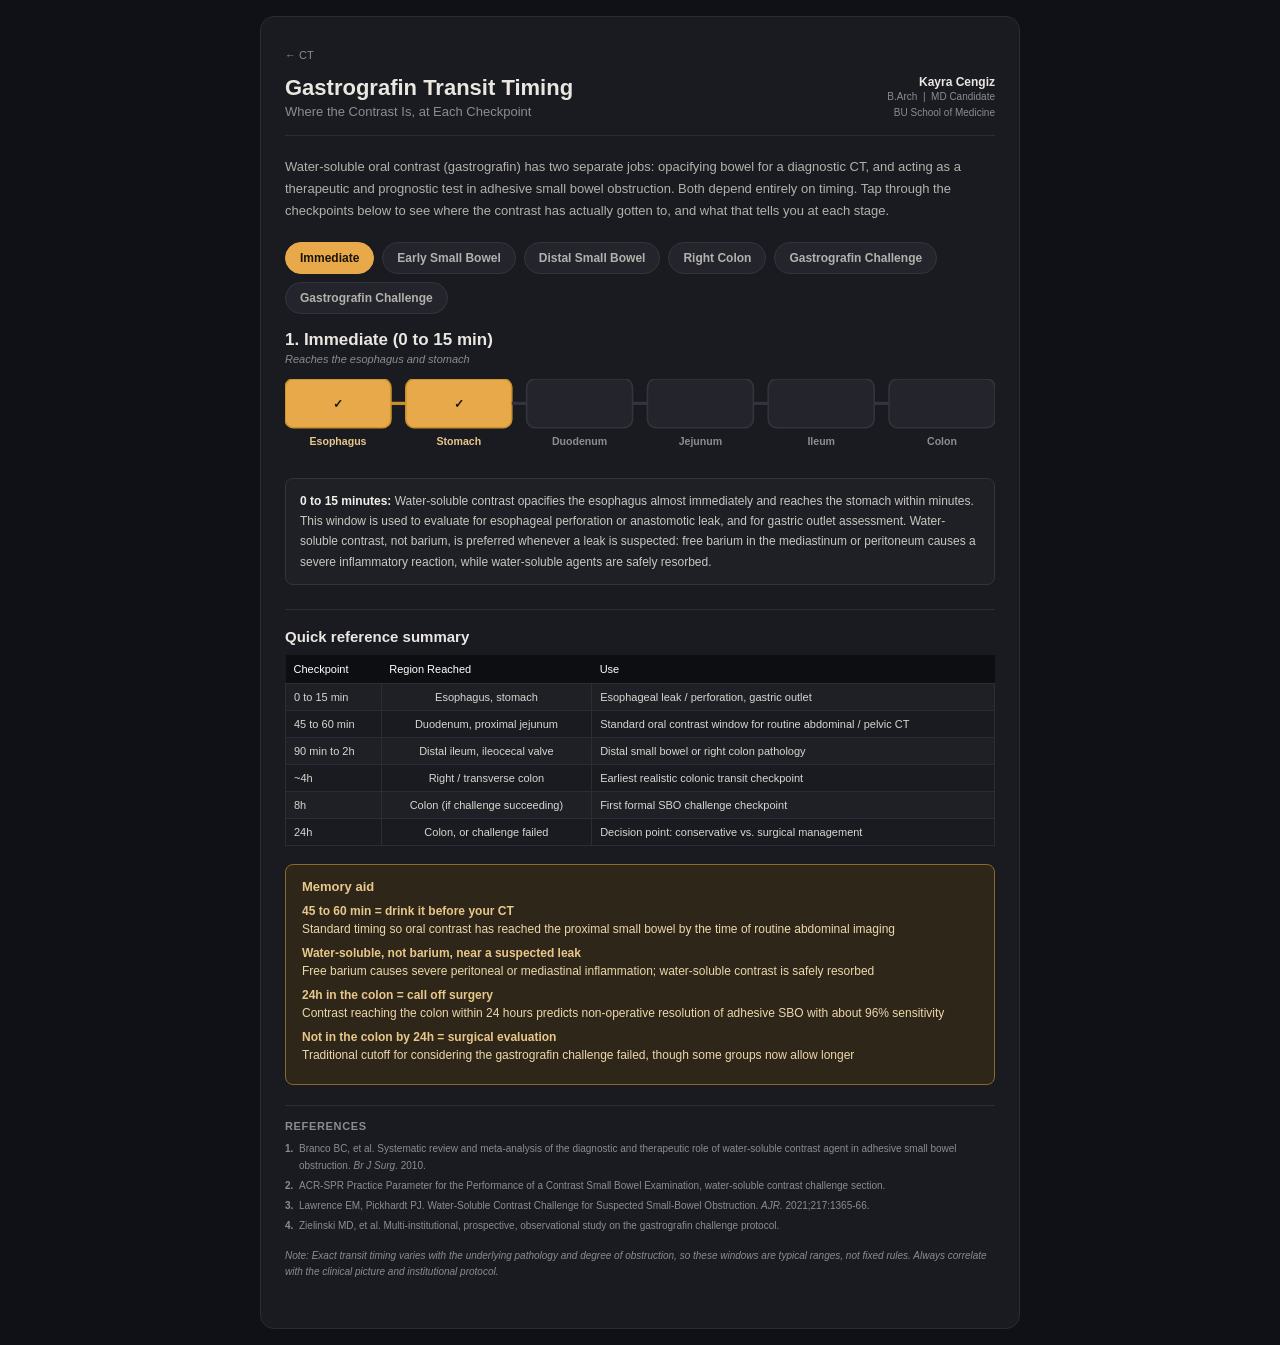
==== ct/gastrografin-timing.html @ d0aad86f "Publish Learning Radiology guides" ====
<!DOCTYPE html>
<html lang="en">
<head>
<meta charset="UTF-8">
<meta name="viewport" content="width=device-width, initial-scale=1.0">
<title>Gastrografin Transit Timing - Reference</title>
<style>
* { box-sizing: border-box; margin: 0; padding: 0; }
body { background: #101116; font-family: -apple-system, 'Helvetica Neue', Helvetica, Arial, sans-serif; padding: 16px; }
.page { background: #1a1b21; color: #e9e7e0; max-width: 760px; margin: 0 auto; padding: 28px 24px 48px; border-radius: 14px; border: 1px solid #2b2c34; }
.top-bar { display: flex; justify-content: space-between; align-items: flex-start; margin-bottom: 14px; gap: 12px; }
.title-block .page-title { font-size: 22px; font-weight: 700; color: #e9e7e0; margin-bottom: 3px; line-height: 1.2; }
.title-block .page-subtitle { font-size: 13px; color: #8c8b93; }
.creator { text-align: right; flex-shrink: 0; }
.creator-name { font-size: 12px; font-weight: 700; color: #e9e7e0; }
.creator-sub { font-size: 10px; color: #8c8b93; line-height: 1.6; }
.divider { border: none; border-top: 1px solid #2b2c34; margin: 14px 0 20px; }
.intro { font-size: 13px; color: #b3b1ab; line-height: 1.7; margin-bottom: 20px; }
.stage-nav { display: flex; gap: 8px; flex-wrap: wrap; margin-bottom: 16px; }
.nav-btn { padding: 8px 14px; border-radius: 20px; border: 1.5px solid #33343d; background: #24252c; color: #b3b1ab; cursor: pointer; font-size: 12px; font-weight: 600; font-family: inherit; -webkit-tap-highlight-color: transparent; transition: all .15s; }
.nav-btn.active { background: #e8a94a; color: #1a1408; border-color: #e8a94a; }
.stage-title { font-size: 17px; font-weight: 700; color: #e9e7e0; margin-bottom: 3px; }
.stage-mol { font-size: 11px; font-style: italic; color: #8c8b93; margin-bottom: 14px; }
.tract-svg { width: 100%; height: auto; margin-bottom: 6px; }
.tract-label { font-size: 9px; font-weight: 700; text-transform: uppercase; letter-spacing: 0.04em; }
.tip-box { border-radius: 8px; padding: 12px 14px; font-size: 12px; line-height: 1.7; color: #c9c7c1; margin-top: 12px; }
.tip-box strong { color: #f2f0ea; }
.section-divider { border: none; border-top: 1px solid #2b2c34; margin: 24px 0 18px; }
.summary-title { font-size: 15px; font-weight: 700; color: #e9e7e0; margin-bottom: 10px; }
.table-wrap { overflow-x: auto; -webkit-overflow-scrolling: touch; }
.summary-table { width: 100%; border-collapse: collapse; font-size: 11px; min-width: 500px; }
.summary-table th { background: #0d0e11; color: #ffffff; padding: 8px 8px; text-align: center; font-weight: 500; }
.summary-table td { padding: 7px 8px; text-align: center; border: 0.5px solid #2b2c34; color: #d8d6cf; }
.summary-table tr:nth-child(odd) td { background: #1f2025; }
.summary-table tr:nth-child(even) td { background: #1a1b21; }
.summary-table td:first-child { text-align: left; font-weight: 500; }
.summary-table td:last-child { text-align: left; }
.memory { background: #2e2618; border: 1px solid #8a6a2a; border-radius: 8px; padding: 14px 16px; margin-top: 18px; }
.memory-title { font-size: 13px; font-weight: 700; color: #e8c78a; margin-bottom: 8px; }
.memory-row { font-size: 12px; color: #ecd7ac; margin-bottom: 6px; line-height: 1.5; }
.memory-row strong { color: #e8c78a; display: block; }
.refs-box { margin-top: 20px; padding-top: 14px; border-top: 0.5px solid #2b2c34; }
.refs-title { font-size: 11px; font-weight: 700; color: #8c8b93; text-transform: uppercase; letter-spacing: 0.06em; margin-bottom: 8px; }
.refs-list { list-style: none; padding: 0; }
.refs-list li { font-size: 10px; color: #8c8b93; line-height: 1.7; padding-left: 14px; position: relative; margin-bottom: 3px; }
.refs-list li::before { content: counter(ref-counter) "."; counter-increment: ref-counter; position: absolute; left: 0; font-weight: 600; }
.refs-list { counter-reset: ref-counter; }
.refs-list a { color: #e8c78a; text-decoration: none; }
.footer-note { font-size: 10px; color: #8c8b93; font-style: italic; margin-top: 14px; line-height: 1.6; }
</style>
</head>
<body>
<div class="page">
  <a href="index.html" style="display:inline-block;font-family:-apple-system,sans-serif;font-size:11px;color:#8c8b93;text-decoration:none;margin-bottom:14px;">&larr; CT</a>
  <div class="top-bar">
    <div class="title-block">
      <div class="page-title">Gastrografin Transit Timing</div>
      <div class="page-subtitle">Where the Contrast Is, at Each Checkpoint</div>
    </div>
    <div class="creator">
      <div class="creator-name">Kayra Cengiz</div>
      <div class="creator-sub">B.Arch &nbsp;|&nbsp; MD Candidate<br>BU School of Medicine</div>
    </div>
  </div>

  <hr class="divider">
  <p class="intro">Water-soluble oral contrast (gastrografin) has two separate jobs: opacifying bowel for a diagnostic CT, and acting as a therapeutic and prognostic test in adhesive small bowel obstruction. Both depend entirely on timing. Tap through the checkpoints below to see where the contrast has actually gotten to, and what that tells you at each stage.</p>

  <div class="stage-nav" id="stage-nav"></div>
  <div id="stage-display"></div>

  <hr class="section-divider">
  <div class="summary-title">Quick reference summary</div>
  <div class="table-wrap">
    <table class="summary-table">
      <thead>
        <tr>
          <th style="text-align:left">Checkpoint</th>
          <th style="text-align:left">Region Reached</th>
          <th style="text-align:left">Use</th>
        </tr>
      </thead>
      <tbody>
        <tr><td>0 to 15 min</td><td>Esophagus, stomach</td><td>Esophageal leak / perforation, gastric outlet</td></tr>
        <tr><td>45 to 60 min</td><td>Duodenum, proximal jejunum</td><td>Standard oral contrast window for routine abdominal / pelvic CT</td></tr>
        <tr><td>90 min to 2h</td><td>Distal ileum, ileocecal valve</td><td>Distal small bowel or right colon pathology</td></tr>
        <tr><td>~4h</td><td>Right / transverse colon</td><td>Earliest realistic colonic transit checkpoint</td></tr>
        <tr><td>8h</td><td>Colon (if challenge succeeding)</td><td>First formal SBO challenge checkpoint</td></tr>
        <tr><td>24h</td><td>Colon, or challenge failed</td><td>Decision point: conservative vs. surgical management</td></tr>
      </tbody>
    </table>
  </div>

  <div class="memory">
    <div class="memory-title">Memory aid</div>
    <div class="memory-row"><strong>45 to 60 min = drink it before your CT</strong>Standard timing so oral contrast has reached the proximal small bowel by the time of routine abdominal imaging</div>
    <div class="memory-row"><strong>Water-soluble, not barium, near a suspected leak</strong>Free barium causes severe peritoneal or mediastinal inflammation; water-soluble contrast is safely resorbed</div>
    <div class="memory-row"><strong>24h in the colon = call off surgery</strong>Contrast reaching the colon within 24 hours predicts non-operative resolution of adhesive SBO with about 96% sensitivity</div>
    <div class="memory-row"><strong>Not in the colon by 24h = surgical evaluation</strong>Traditional cutoff for considering the gastrografin challenge failed, though some groups now allow longer</div>
  </div>

  <div class="refs-box">
    <div class="refs-title">References</div>
    <ol class="refs-list">
      <li>Branco BC, et al. Systematic review and meta-analysis of the diagnostic and therapeutic role of water-soluble contrast agent in adhesive small bowel obstruction. <em>Br J Surg.</em> 2010.</li>
      <li>ACR-SPR Practice Parameter for the Performance of a Contrast Small Bowel Examination, water-soluble contrast challenge section.</li>
      <li>Lawrence EM, Pickhardt PJ. Water-Soluble Contrast Challenge for Suspected Small-Bowel Obstruction. <em>AJR.</em> 2021;217:1365-66.</li>
      <li>Zielinski MD, et al. Multi-institutional, prospective, observational study on the gastrografin challenge protocol.</li>
    </ol>
  </div>

  <div class="footer-note">Note: Exact transit timing varies with the underlying pathology and degree of obstruction, so these windows are typical ranges, not fixed rules. Always correlate with the clinical picture and institutional protocol.</div>
</div>

<script>
var SEGMENTS = ['Esophagus','Stomach','Duodenum','Jejunum','Ileum','Colon'];

var STAGES = [
  {
    title: '1. Immediate (0 to 15 min)',
    mol: 'Reaches the esophagus and stomach',
    reached: [true, true, false, false, false, false],
    tip: '<strong>0 to 15 minutes:</strong> Water-soluble contrast opacifies the esophagus almost immediately and reaches the stomach within minutes. This window is used to evaluate for esophageal perforation or anastomotic leak, and for gastric outlet assessment. Water-soluble contrast, not barium, is preferred whenever a leak is suspected: free barium in the mediastinum or peritoneum causes a severe inflammatory reaction, while water-soluble agents are safely resorbed.'
  },
  {
    title: '2. Early Small Bowel (45 to 60 min)',
    mol: 'Reaches the duodenum and proximal jejunum',
    reached: [true, true, true, true, false, false],
    tip: '<strong>45 to 60 minutes:</strong> This is the classic timing for routine abdominal and pelvic CT. Patients are typically given oral contrast to drink over the 45 to 60 minutes before the scan, so it has time to opacify the proximal small bowel and distinguish bowel loops from adjacent structures or fluid collections.'
  },
  {
    title: '3. Distal Small Bowel (90 min to 2h)',
    mol: 'Reaches the distal ileum and ileocecal valve',
    reached: [true, true, true, true, true, false],
    tip: '<strong>90 minutes to 2 hours:</strong> Contrast typically reaches the terminal ileum and ileocecal valve by this point. This window matters when the region of clinical interest is the distal small bowel or right colon, such as suspected Crohn disease, terminal ileitis, or an atypical presentation of appendicitis.'
  },
  {
    title: '4. Right Colon (about 4h)',
    mol: 'Reaches the ascending and transverse colon',
    reached: [true, true, true, true, true, true],
    tip: '<strong>About 4 hours:</strong> Under normal transit, contrast reaches the right colon by around 4 hours. This is the earliest realistic checkpoint for colonic transit, though it is rarely used alone. Most gastrografin challenge protocols for suspected small bowel obstruction wait for a later, more decisive checkpoint before acting on the result.'
  },
  {
    title: '5. Gastrografin Challenge (8h)',
    mol: 'First formal checkpoint in adhesive small bowel obstruction',
    reached: [true, true, true, true, true, true],
    tip: '<strong>8 hours (SBO challenge):</strong> In suspected adhesive small bowel obstruction, a common protocol administers gastrografin via NG tube and obtains an abdominal radiograph at 8 hours. If contrast is already visible in the colon, conservative management typically continues and further films may not be needed. If not, the challenge continues toward the 24-hour checkpoint.'
  },
  {
    title: '6. Gastrografin Challenge (24h, decision point)',
    mol: 'Contrast in colon predicts non-operative resolution',
    reached: [true, true, true, true, true, true],
    tip: '<strong>24 hours (decision point):</strong> A meta-analysis of adhesive SBO cases found that contrast reaching the colon within 24 hours predicts successful non-operative resolution with about 96% sensitivity and 99% positive predictive value. If contrast still has not reached the colon by 24 hours, this is traditionally considered a failed challenge and surgical evaluation is typically pursued, though some groups now use longer cutoffs of 36 to 48 hours given variability seen in more recent series.'
  }
];

var current = 0;

function makeTractSVG(reached) {
  var segW = 100, gap = 14, h = 46;
  var totalW = SEGMENTS.length * segW + (SEGMENTS.length - 1) * gap;
  var svg = '<svg class="tract-svg" viewBox="0 0 '+totalW+' '+(h+26)+'" xmlns="http://www.w3.org/2000/svg">';
  for (var i = 0; i < SEGMENTS.length; i++) {
    var x = i * (segW + gap);
    var on = reached[i];
    var fill = on ? '#e8a94a' : '#24252c';
    var stroke = on ? '#c8922a' : '#33343d';
    var textColor = on ? '#1a1408' : '#8c8b93';
    if (i > 0) {
      var prevX = (i - 1) * (segW + gap) + segW;
      var lineColor = (reached[i-1] && on) ? '#c8922a' : '#33343d';
      svg += '<line x1="'+prevX+'" y1="'+(h/2)+'" x2="'+x+'" y2="'+(h/2)+'" stroke="'+lineColor+'" stroke-width="3"/>';
    }
    svg += '<rect x="'+x+'" y="0" width="'+segW+'" height="'+h+'" rx="8" fill="'+fill+'" stroke="'+stroke+'" stroke-width="1.5"/>';
    svg += '<text x="'+(x+segW/2)+'" y="'+(h/2+4)+'" text-anchor="middle" font-size="11" font-weight="700" fill="'+textColor+'">'+(on ? '&#10003;' : '')+'</text>';
    svg += '<text x="'+(x+segW/2)+'" y="'+(h+16)+'" text-anchor="middle" font-size="10" font-weight="600" fill="'+(on ? '#e8c78a' : '#8c8b93')+'">'+SEGMENTS[i]+'</text>';
  }
  svg += '</svg>';
  return svg;
}

function renderStage(idx) {
  current = idx;
  var s = STAGES[idx];
  var html = '<div class="stage-title">'+s.title+'</div>'
    + '<div class="stage-mol">'+s.mol+'</div>'
    + '<div style="overflow-x:auto;-webkit-overflow-scrolling:touch;">' + makeTractSVG(s.reached) + '</div>'
    + '<div class="tip-box" style="background:#1f2025;border:1px solid #33343d">'+s.tip+'</div>';
  document.getElementById('stage-display').innerHTML = html;
  document.querySelectorAll('.nav-btn').forEach(function(b, i) {
    b.classList.toggle('active', i === idx);
  });
}

var nav = document.getElementById('stage-nav');
STAGES.forEach(function(s, i) {
  var btn = document.createElement('button');
  btn.className = 'nav-btn' + (i === 0 ? ' active' : '');
  btn.textContent = s.title.replace(/^[0-9]+\.\s+/, '').replace(/\s*\(.*\)$/, '');
  btn.onclick = function() { renderStage(i); };
  nav.appendChild(btn);
});

renderStage(0);
</script>
</body>
</html>
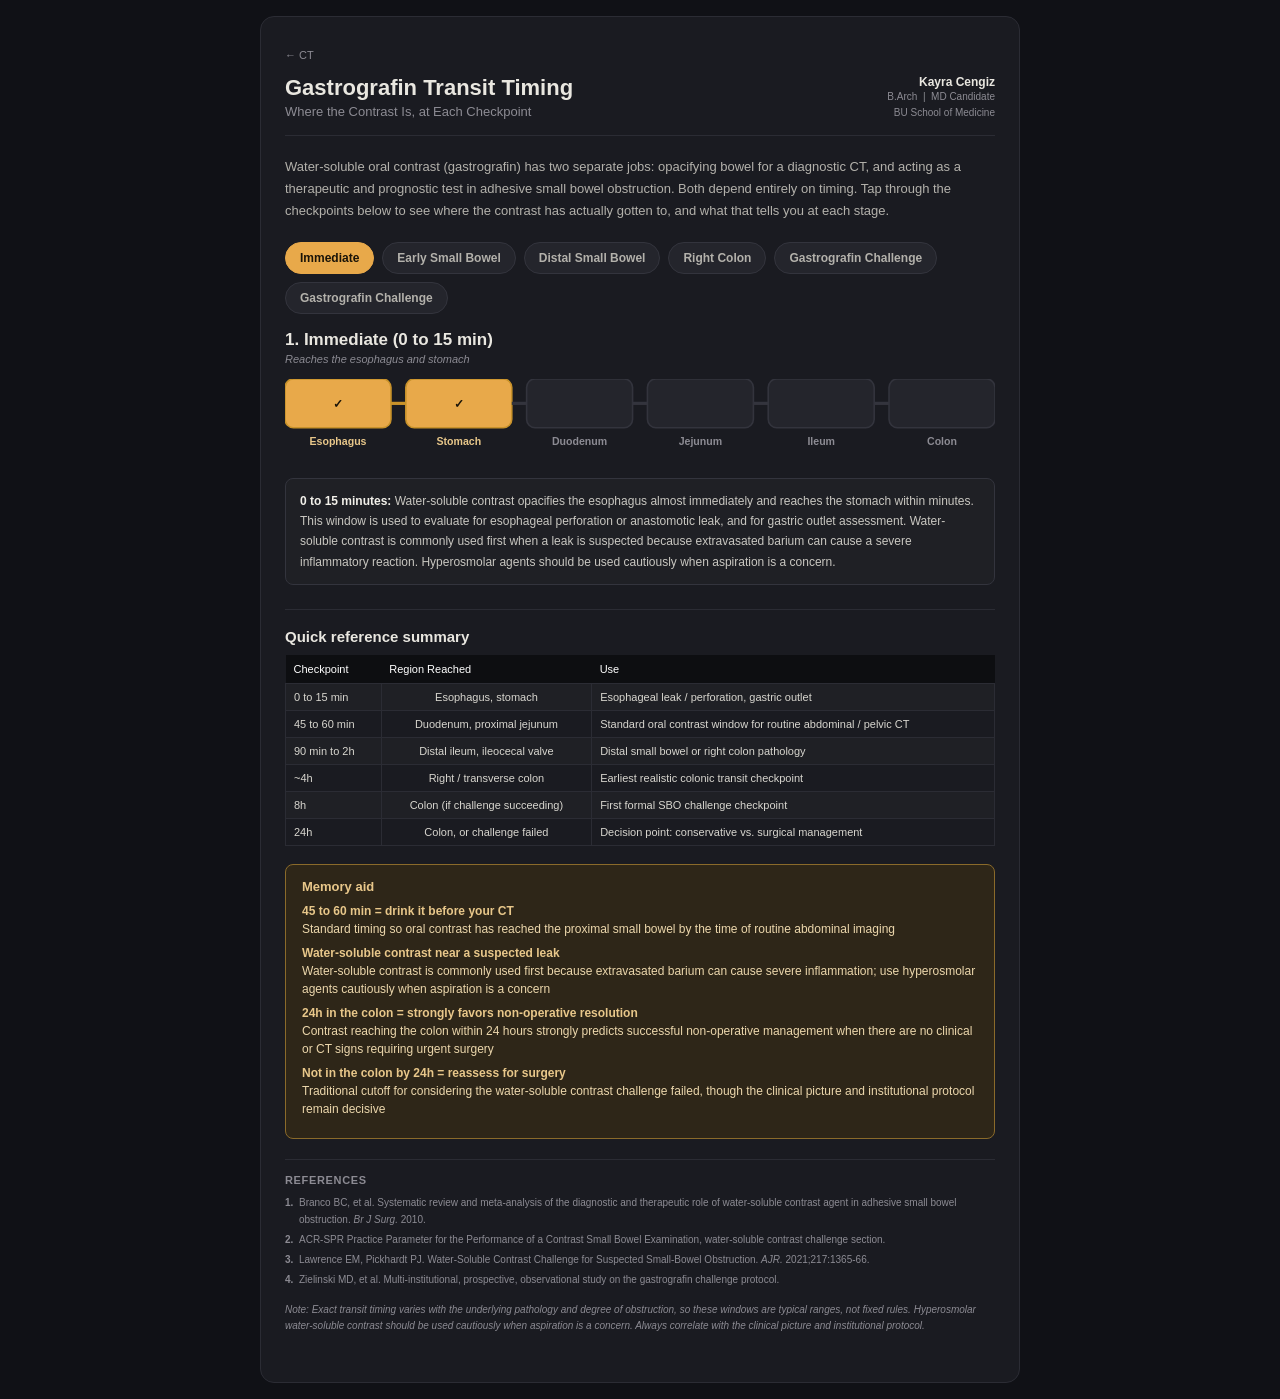
==== commit d4f255dd: "Fix illustration cropping, desktop layout, and clinical text" ====
--- a/ct/gastrografin-timing.html
+++ b/ct/gastrografin-timing.html
@@ -94,9 +94,9 @@
   <div class="memory">
     <div class="memory-title">Memory aid</div>
     <div class="memory-row"><strong>45 to 60 min = drink it before your CT</strong>Standard timing so oral contrast has reached the proximal small bowel by the time of routine abdominal imaging</div>
-    <div class="memory-row"><strong>Water-soluble, not barium, near a suspected leak</strong>Free barium causes severe peritoneal or mediastinal inflammation; water-soluble contrast is safely resorbed</div>
-    <div class="memory-row"><strong>24h in the colon = call off surgery</strong>Contrast reaching the colon within 24 hours predicts non-operative resolution of adhesive SBO with about 96% sensitivity</div>
-    <div class="memory-row"><strong>Not in the colon by 24h = surgical evaluation</strong>Traditional cutoff for considering the gastrografin challenge failed, though some groups now allow longer</div>
+    <div class="memory-row"><strong>Water-soluble contrast near a suspected leak</strong>Water-soluble contrast is commonly used first because extravasated barium can cause severe inflammation; use hyperosmolar agents cautiously when aspiration is a concern</div>
+    <div class="memory-row"><strong>24h in the colon = strongly favors non-operative resolution</strong>Contrast reaching the colon within 24 hours strongly predicts successful non-operative management when there are no clinical or CT signs requiring urgent surgery</div>
+    <div class="memory-row"><strong>Not in the colon by 24h = reassess for surgery</strong>Traditional cutoff for considering the water-soluble contrast challenge failed, though the clinical picture and institutional protocol remain decisive</div>
   </div>
 
   <div class="refs-box">
@@ -109,7 +109,7 @@
     </ol>
   </div>
 
-  <div class="footer-note">Note: Exact transit timing varies with the underlying pathology and degree of obstruction, so these windows are typical ranges, not fixed rules. Always correlate with the clinical picture and institutional protocol.</div>
+  <div class="footer-note">Note: Exact transit timing varies with the underlying pathology and degree of obstruction, so these windows are typical ranges, not fixed rules. Hyperosmolar water-soluble contrast should be used cautiously when aspiration is a concern. Always correlate with the clinical picture and institutional protocol.</div>
 </div>
 
 <script>
@@ -120,7 +120,7 @@
     title: '1. Immediate (0 to 15 min)',
     mol: 'Reaches the esophagus and stomach',
     reached: [true, true, false, false, false, false],
-    tip: '<strong>0 to 15 minutes:</strong> Water-soluble contrast opacifies the esophagus almost immediately and reaches the stomach within minutes. This window is used to evaluate for esophageal perforation or anastomotic leak, and for gastric outlet assessment. Water-soluble contrast, not barium, is preferred whenever a leak is suspected: free barium in the mediastinum or peritoneum causes a severe inflammatory reaction, while water-soluble agents are safely resorbed.'
+    tip: '<strong>0 to 15 minutes:</strong> Water-soluble contrast opacifies the esophagus almost immediately and reaches the stomach within minutes. This window is used to evaluate for esophageal perforation or anastomotic leak, and for gastric outlet assessment. Water-soluble contrast is commonly used first when a leak is suspected because extravasated barium can cause a severe inflammatory reaction. Hyperosmolar agents should be used cautiously when aspiration is a concern.'
   },
   {
     title: '2. Early Small Bowel (45 to 60 min)',
@@ -150,7 +150,7 @@
     title: '6. Gastrografin Challenge (24h, decision point)',
     mol: 'Contrast in colon predicts non-operative resolution',
     reached: [true, true, true, true, true, true],
-    tip: '<strong>24 hours (decision point):</strong> A meta-analysis of adhesive SBO cases found that contrast reaching the colon within 24 hours predicts successful non-operative resolution with about 96% sensitivity and 99% positive predictive value. If contrast still has not reached the colon by 24 hours, this is traditionally considered a failed challenge and surgical evaluation is typically pursued, though some groups now use longer cutoffs of 36 to 48 hours given variability seen in more recent series.'
+    tip: '<strong>24 hours (decision point):</strong> Contrast reaching the colon within 24 hours strongly predicts successful non-operative resolution. If contrast has not reached the colon by 24 hours, this is traditionally considered a failed challenge and prompts surgical reassessment. Urgent operative indications, such as concern for ischemia, perforation, closed-loop obstruction, or peritonitis, override the challenge result.'
   }
 ];
 
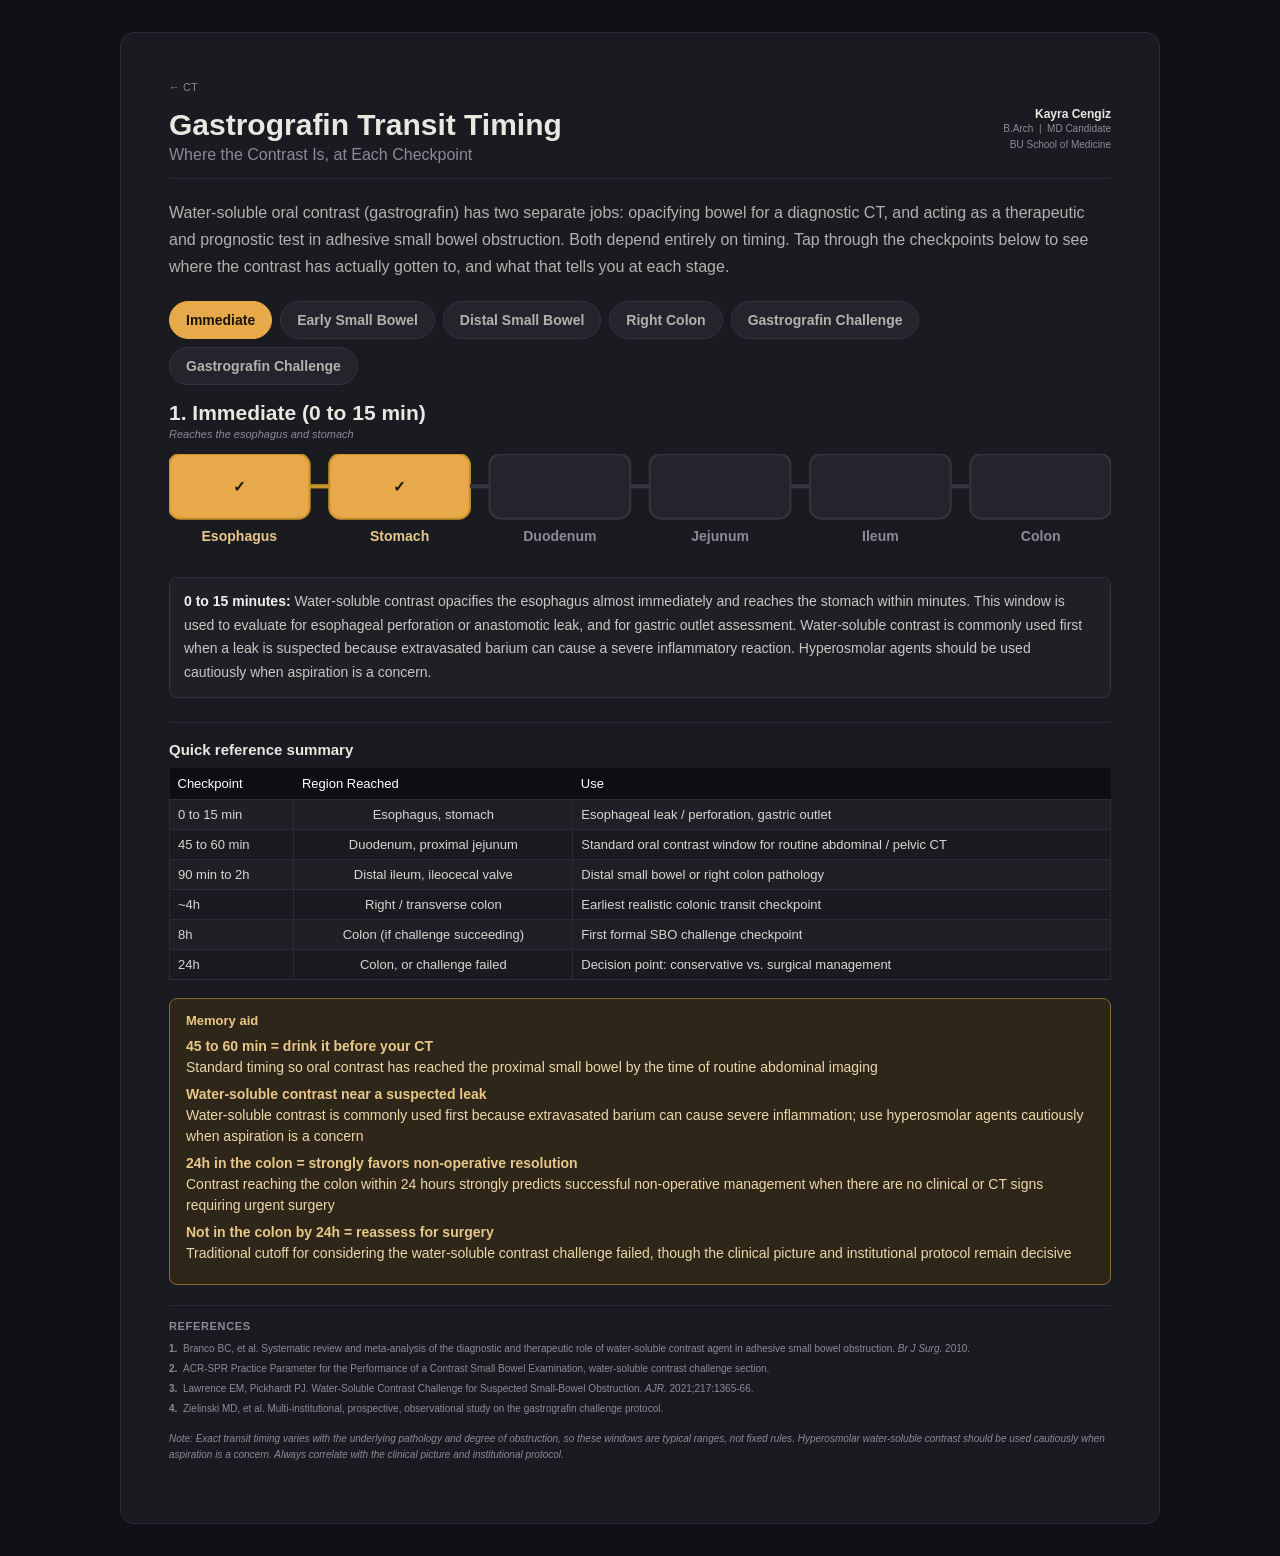
==== commit 5e718389: "Improve desktop reading scale for guide pages" ====
--- a/ct/gastrografin-timing.html
+++ b/ct/gastrografin-timing.html
@@ -47,6 +47,16 @@
 .refs-list { counter-reset: ref-counter; }
 .refs-list a { color: #e8c78a; text-decoration: none; }
 .footer-note { font-size: 10px; color: #8c8b93; font-style: italic; margin-top: 14px; line-height: 1.6; }
+@media (min-width: 900px) {
+  body { padding: 32px; }
+  .page { max-width: 1040px; padding: 44px 48px 60px; }
+  .title-block .page-title { font-size: 30px; }
+  .title-block .page-subtitle, .intro { font-size: 16px; }
+  .nav-btn { font-size: 14px; padding: 10px 16px; }
+  .stage-title { font-size: 21px; }
+  .tip-box, .memory-row { font-size: 14px; }
+  .summary-table { font-size: 13px; }
+}
 </style>
 </head>
 <body>
